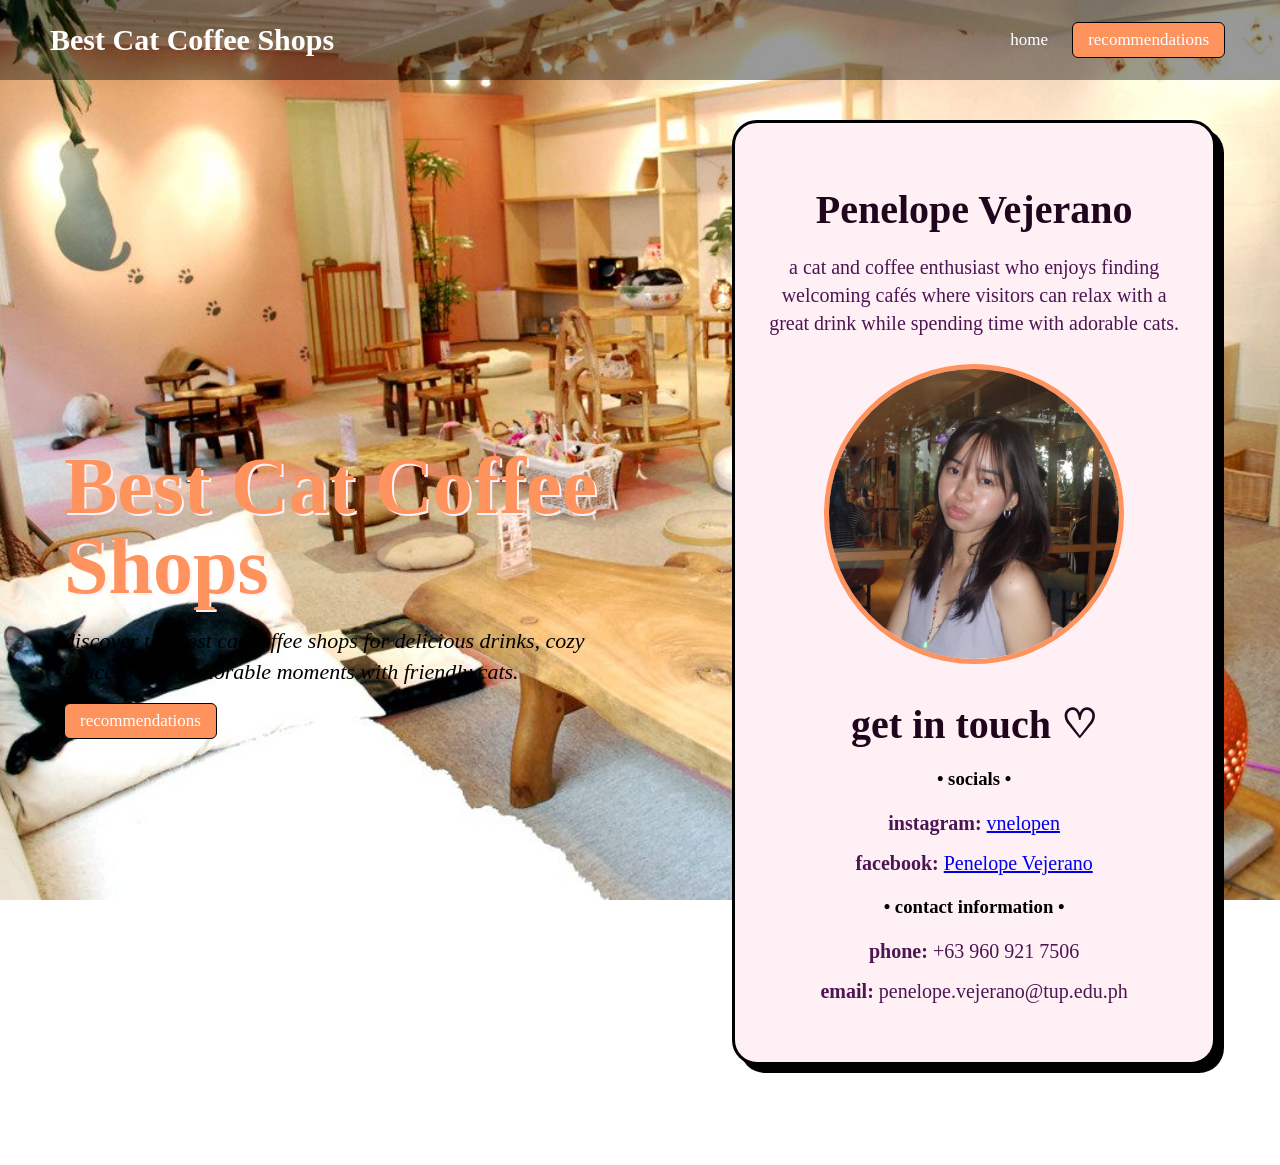
==== index.html @ 8a0c521d "Sync all changes to the main branch and push to the remote repository." ====
<!doctype html>
<html lang="en">
<head>
  <meta charset="UTF-8">
  <meta name="viewport" content="width=device-width, initial-scale=1.0">
  <title>Best Cat Coffee Shops</title>
  <link rel="stylesheet" href="style.css">
</head>

<body class="owner-page">

  <!-- HEADER -->
  <header class="header">
    <h1 class="logo">Best Cat Coffee Shops</h1>
    <nav class="nav-buttons">
      <button onclick="location.href='index.html'">home</button>
      <button onclick="location.href='coffeeshops.html'" class="recommendations-btn">recommendations</button>
    </nav>
  </header>

  <!-- OWNER -->
  <main class="owner-intro">
    <div class="owner-copy">
      <h1>Best Cat Coffee Shops</h1>

      <p>
        discover the best cat coffee shops for delicious drinks, 
        cozy spaces, and memorable moments with friendly cats.
      </p>

      <button onclick="location.href='coffeeshops.html'" class="recommendations-btn">recommendations</button>
    </div>

    <div class="owner-section">

      <h2>Penelope Vejerano</h2>

      <p>
        a cat and coffee enthusiast who enjoys finding welcoming cafés 
        where visitors can relax with a great drink while spending time with adorable cats.
      </p>

      <img
        src="assets/pen.png"
        alt="Penelope Vejerano, the owner and curator of Best Cat Coffee Shops"
      >

      <!-- CONTACT INFORMATION -->
      <div class="contact-section">
        <h2>get in touch ♡</h2>

        <div class="contact-info">
          <div class="contact-item">
            <h3>• socials •</h3>

            <p>
              <strong>instagram:</strong>
              <a href="https://www.instagram.com/vnelopen" target="_blank" rel="noopener noreferrer">
                vnelopen
              </a>
            </p>

            <p>
              <strong>facebook:</strong>
              <a href="https://www.facebook.com/vnelopen" target="_blank" rel="noopener noreferrer">
                Penelope Vejerano
              </a>
            </p>
          </div>

          <div class="contact-item">
            <h3>• contact information •</h3>

            <p>
              <strong>phone:</strong> +63 960 921 7506
            </p>

            <p>
              <strong>email:</strong>
              penelope.vejerano@tup.edu.ph
            </p>
          </div>
        </div>
      </div>

    </div>

  </main>

</body>
</html>
---- style.css ----
/* ================================
   GENERAL
================================ */

* {
    box-sizing: border-box;
  }
  
  html {
    scroll-behavior: smooth;
  }
  
  body {
    background-image: url("assets/home.jpg");
    background-repeat: no-repeat;
    background-position: center;
    background-size: cover;
    background-attachment: fixed;
    color: #000000;
    font-family: Garamond, serif;
    text-align: center;
    margin: 0;
    min-height: 100vh;
  }

  html,
  body,
  button,
  a {
    cursor: url("assets/cat-paw-cursor.png?v=2") 8 8, auto !important;
  }
  
  /* ================================
     HEADER
  ================================ */
  
  .header {
    position: fixed;
    top: 0;
    left: 0;
    width: 100%;
    height: 80px;
    display: flex;
    justify-content: space-between;
    align-items: center;
    padding: 0 50px;
    background: rgba(0, 0, 0, 0.4);
    color: #fff;
    z-index: 1000;
  }
  
  .logo {
    font-size: 30px;
    font-weight: 600;
    margin: 0;
  }
  
  .nav-buttons {
    display: flex;
    align-items: center;
    gap: 8px;
  }
  
  .nav-buttons button,
  .owner-copy > button {
    background: none;
    border: none;
    color: white;
    font-family: Garamond, serif;
    font-size: 17px;
    margin: 0 5px;
    cursor: pointer;
    transition: 0.3s;
  }
  
  .nav-buttons button:hover,
  .owner-copy > button:hover {
    color: #ff935d;
    transform: translateY(-2px);
  }

  .recommendations-btn {
    border: 1px solid #000000  !important;
    background: #ff935d !important;
    border-radius: 6px;
    padding: 7px 15px !important;
  }
  
  .recommendations-btn:hover {
    background: #fff;
    color: #000000 !important;
  }
  
  /* ================================
     OWNER PAGE
  ================================ */
  
  .owner-intro {
    min-height: 100vh;
    padding: 120px 5% 100px;
    display: flex;
    justify-content: space-between;
    align-items: center;
    gap: 7%;
  }

  .owner-copy {
    width: 51%;
  }
  
  .owner-intro h1 {
    color: #ff935d;
    text-shadow: 2px 2px #fff0f5;
    font-size: 80px;
    line-height: 1;
    text-align: left;
    margin: 0 0 20px;
  }
  
  .owner-copy > p {
    margin: 0;
    color: #000000;
    font-size: 22px;
    font-style: italic;
    max-width: 650px;
    line-height: 1.4;
    text-align: left;
  }

  .owner-copy > button {
    display: block;
    margin: 15px 0 0;
  }
  
  .owner-section {
    background-color: #fff0f5;
    border: 3px solid #000000;
    border-radius: 25px;
    padding: 30px 30px 45px;
    width: 100%;
    max-width: 42%;
    margin: 0;
    box-shadow: 8px 8px 0px #000000;
    flex: 0 1 42%;
  }
  
  .owner-section h2 {
    color: #20061c;
    font-size: 40px;
    margin-bottom: 20px;
  }
  
  .owner-section p {
    color: #4c1553;
    font-size: 20px;
    line-height: 1.4;
    margin: 12px 0;
  }
  
  .owner-section img {
    width: 300px;
    height: 300px;
    object-fit: cover;
    border-radius: 50%;
    border: 5px solid #ff935d;
    margin-top: 15px;
  }

  @media (max-width: 900px) {
    .owner-intro {
      min-height: 100vh;
      padding: 140px 5% 100px;
      flex-direction: column;
      justify-content: flex-start;
      gap: 35px;
    }

    .owner-copy {
      width: 100%;
    }

    .owner-section {
      width: 100%;
      max-width: 650px;
      margin: 0 auto;
      flex: none;
    }
  }

  /* ================================
     COFFEE SHOP RECOMMENDATIONS
  ================================ */

  .shops-page {
    background-image: url("assets/home.jpg");
    background-repeat: no-repeat;
    background-position: center;
    background-size: cover;
    background-attachment: fixed;
    color: #000000;
    text-align: center;
  }

  .shops-content {
    min-height: 100vh;
    padding: 145px 6% 70px;
    background: rgba(0, 0, 0, 0.18);
  }

  .shops-intro {
    max-width: 780px;
    margin: 0 auto 55px;
  }

  .eyebrow {
    color: #ff935d;
    font-family: Garamond, serif;
    font-size: 12px;
    font-weight: 700;
    letter-spacing: 2px;
    margin: 0 0 15px;
  }

  .shops-intro h1 {
    color: #ff935d;
    font-size: clamp(60px, 8vw, 100px);
    line-height: 0.9;
    letter-spacing: -2px;
    text-shadow: 2px 2px #fff0f5;
    margin: 0 0 30px;
  }

  .shops-intro > p:not(.eyebrow) {
    max-width: 650px;
    color: #fff0f5;
    font-size: 22px;
    line-height: 1.5;
    margin: 0 0 18px;
  }

  .shops-intro > span {
    color: #fff0f5;
    font-family: Garamond, serif;
    font-size: 12px;
    letter-spacing: 0.5px;
  }

  .location-grid {
    display: grid;
    grid-template-columns: repeat(3, 1fr);
    gap: 24px;
    max-width: 1400px;
    margin: 0 auto;
  }

  .location-card {
    color: inherit;
    font-family: inherit;
    text-align: center;
    text-decoration: none;
    background: #fff0f5;
    border: 3px solid #000000;
    border-radius: 25px;
    padding: 14px 14px 24px;
    overflow: hidden;
    box-shadow: 8px 8px 0 #000000;
    cursor: pointer;
    transition: transform 0.25s, box-shadow 0.25s;
  }

  .location-card:hover {
    transform: translateY(-4px);
    box-shadow: 10px 12px 0 #000000;
  }

  .card-image {
    height: 330px;
    position: relative;
    overflow: hidden;
    border-radius: 14px;
    background: #000000;
  }

  .card-image img {
    width: 100%;
    height: 100%;
    object-fit: cover;
    transition: transform 0.5s;
  }

  .location-card:hover .card-image img {
    transform: scale(1.04);
  }

  .rank,
  .card-tag {
    position: absolute;
    top: 14px;
    display: inline-flex;
    align-items: center;
    min-height: 30px;
    border-radius: 20px;
    font-family: Garamond, serif;
    font-size: 11px;
    font-weight: 700;
  }

  .rank {
    left: 14px;
    width: 30px;
    justify-content: center;
    background: #000000;
    color: white;
  }

  .card-tag {
    right: 14px;
    padding: 0 13px;
    background: #ff935d;
    color: #000000;
  }

  .card-copy {
    display: flex;
    justify-content: center;
    gap: 15px;
    align-items: flex-start;
    padding: 22px 8px 8px;
    position: relative;
    text-align: center;
  }

  .card-copy p {
    color: #b64f23;
    font-family: Garamond, serif;
    font-size: 10px;
    font-weight: 700;
    letter-spacing: 1.5px;
    margin: 0 0 7px;
  }

  .card-copy h2 {
    font-size: 30px;
    line-height: 1;
    margin: 0;
  }

  .card-arrow {
    position: absolute;
    right: 8px;
    color: #b64f23;
    font-family: Garamond, serif;
    font-size: 28px;
  }

  .card-summary {
    color: #000000;
    font-size: 16px;
    line-height: 1.5;
    margin: 8px 8px 0;
  }

  .visit-note {
    color: #fff0f5;
    font-family: Garamond, serif;
    font-size: 11px;
    margin: 28px 0 0;
    text-align: center;
  }

  /* LOCATION POP-UP MODALS */

  .location-modal {
    position: fixed;
    inset: 0;
    z-index: 2000;
    display: none;
    align-items: center;
    justify-content: center;
    padding: 35px;
  }

  .location-modal:target,
  .location-modal.open {
    display: flex;
  }

  .modal-backdrop {
    position: absolute;
    inset: 0;
    background: rgba(0, 0, 0, 0.72);
    border: 0;
    cursor: pointer;
  }

  .modal-panel {
    width: min(1180px, 95vw);
    height: min(720px, 90vh);
    max-height: 90vh;
    display: grid;
    grid-template-columns: 52% 48%;
    position: relative;
    z-index: 1;
    overflow: hidden;
    background: #fff0f5;
    border: 3px solid #000000;
    border-radius: 25px;
    box-shadow: 8px 8px 0 #000000;
  }

  .modal-close {
    width: 42px;
    height: 42px;
    position: absolute;
    top: 16px;
    right: 16px;
    z-index: 5;
    display: flex;
    align-items: center;
    justify-content: center;
    color: #000000;
    background: #ff935d;
    border: 2px solid #000000;
    border-radius: 50%;
    font-family: Garamond, serif;
    font-size: 28px;
    line-height: 1;
    text-decoration: none;
    cursor: pointer;
  }

  .photo-carousel {
    min-width: 0;
    position: relative;
    overflow: hidden;
    background: #000000;
  }

  .photo-carousel input {
    position: absolute;
    opacity: 0;
    pointer-events: none;
  }

  .carousel-slides {
    width: 300%;
    height: 100%;
    display: flex;
    transition: transform 0.45s ease;
  }

  .carousel-slides figure {
    width: 33.333%;
    height: 100%;
    flex: 0 0 33.333%;
    margin: 0;
  }

  .carousel-slides img {
    width: 100%;
    height: 100%;
    display: block;
    object-fit: cover;
  }

  .photo-carousel > img {
    width: 100%;
    height: 100%;
    display: block;
    object-fit: cover;
  }

  .photo-carousel input:nth-of-type(1):checked ~ .carousel-slides {
    transform: translateX(0);
  }

  .photo-carousel input:nth-of-type(2):checked ~ .carousel-slides {
    transform: translateX(-33.333%);
  }

  .photo-carousel input:nth-of-type(3):checked ~ .carousel-slides {
    transform: translateX(-66.666%);
  }

  .carousel-arrows {
    position: absolute;
    top: 50%;
    left: 18px;
    right: 18px;
    display: flex;
    justify-content: space-between;
    transform: translateY(-50%);
    pointer-events: none;
  }

  .carousel-arrows > div {
    display: none;
    justify-content: space-between;
  }

  .carousel-arrows label,
  .carousel-arrows button {
    width: 42px;
    height: 42px;
    display: flex;
    align-items: center;
    justify-content: center;
    color: white;
    background: rgba(0, 0, 0, 0.72);
    border: 2px solid rgba(255, 255, 255, 0.8);
    border-radius: 50%;
    font-family: Garamond, serif;
    font-size: 25px;
    font-weight: bold;
    cursor: pointer;
    transition: 0.2s;
    pointer-events: auto;
  }

  .carousel-arrows label:hover,
  .carousel-arrows button:hover {
    color: #000000;
    background: #ff935d;
    border-color: #ff935d;
  }

  .photo-carousel input:nth-of-type(1):checked ~ .carousel-arrows div:nth-child(1),
  .photo-carousel input:nth-of-type(2):checked ~ .carousel-arrows div:nth-child(2),
  .photo-carousel input:nth-of-type(3):checked ~ .carousel-arrows div:nth-child(3) {
    display: flex;
  }

  .modal-details {
    overflow-y: auto;
    padding: 55px 55px 45px;
    text-align: center;
  }

  .modal-details h2 {
    color: #000000;
    font-size: 52px;
    line-height: 0.95;
    margin: 0 45px 12px;
  }

  .modal-location {
    color: #4c1553;
    font-size: 16px;
    line-height: 1.4;
    margin: 0 0 25px;
  }

  .rating-row {
    display: flex;
    align-items: baseline;
    gap: 12px;
    justify-content: center;
    padding: 16px 0;
    border-top: 1px solid #000000;
    border-bottom: 1px solid #000000;
  }

  .rating-row strong {
    color: #b64f23;
    font-size: 21px;
  }

  .rating-row span {
    color: #4c1553;
    font-family: Garamond, serif;
    font-size: 11px;
  }

  .review-block {
    margin-top: 26px;
  }

  .review-block h3 {
    color: #000000;
    font-family: Garamond, serif;
    font-size: 12px;
    letter-spacing: 1.5px;
    text-transform: uppercase;
    margin: 0 0 10px;
  }

  .review-block p,
  .review-block blockquote {
    color: #4c1553;
    font-size: 17px;
    line-height: 1.55;
    margin: 0;
  }

  .review-block blockquote {
    padding-top: 12px;
    border-top: 3px solid #ff935d;
    font-style: italic;
  }

  .review-block a {
    display: inline-block;
    color: #a84219;
    font-family: Garamond, serif;
    font-size: 11px;
    font-weight: 700;
    margin-top: 12px;
  }

  .personal-review {
    padding: 20px;
    background: #ffd8c4;
    border: 2px solid #000000;
    border-radius: 18px;
  }

  .detail-chips {
    display: flex;
    flex-wrap: wrap;
    gap: 8px;
    justify-content: center;
    margin-top: 28px;
  }

  .detail-chips span {
    padding: 8px 12px;
    color: #000000;
    border: 1px solid #000000;
    border-radius: 20px;
    font-family: Garamond, serif;
    font-size: 10px;
  }

  @media (max-width: 1000px) {
    .location-grid {
      grid-template-columns: repeat(2, 1fr);
    }

    .modal-panel {
      grid-template-columns: 46% 54%;
    }

    .modal-details {
      padding: 50px 35px 40px;
    }
  }

  @media (max-width: 700px) {
    .shops-page .header {
      height: auto;
      min-height: 105px;
      flex-direction: column;
      justify-content: center;
      gap: 8px;
      padding: 12px;
    }

    .shops-page .logo {
      font-size: 24px;
    }

    .shops-page .nav-buttons {
      flex-wrap: wrap;
      justify-content: center;
    }

    .shops-content {
      padding: 155px 5% 55px;
    }

    .shops-intro h1 {
      font-size: 58px;
      letter-spacing: -2px;
    }

    .location-grid {
      grid-template-columns: 1fr;
    }

    .card-image {
      height: 280px;
    }

    .location-modal {
      align-items: flex-start;
      padding: 18px;
      overflow-y: auto;
    }

    .modal-panel {
      width: 100%;
      height: auto;
      max-height: none;
      grid-template-columns: 1fr;
      margin: auto 0;
    }

    .photo-carousel {
      height: 360px;
    }

    .modal-details {
      overflow: visible;
      padding: 40px 25px 35px;
    }

    .modal-details h2 {
      font-size: 42px;
    }
  }
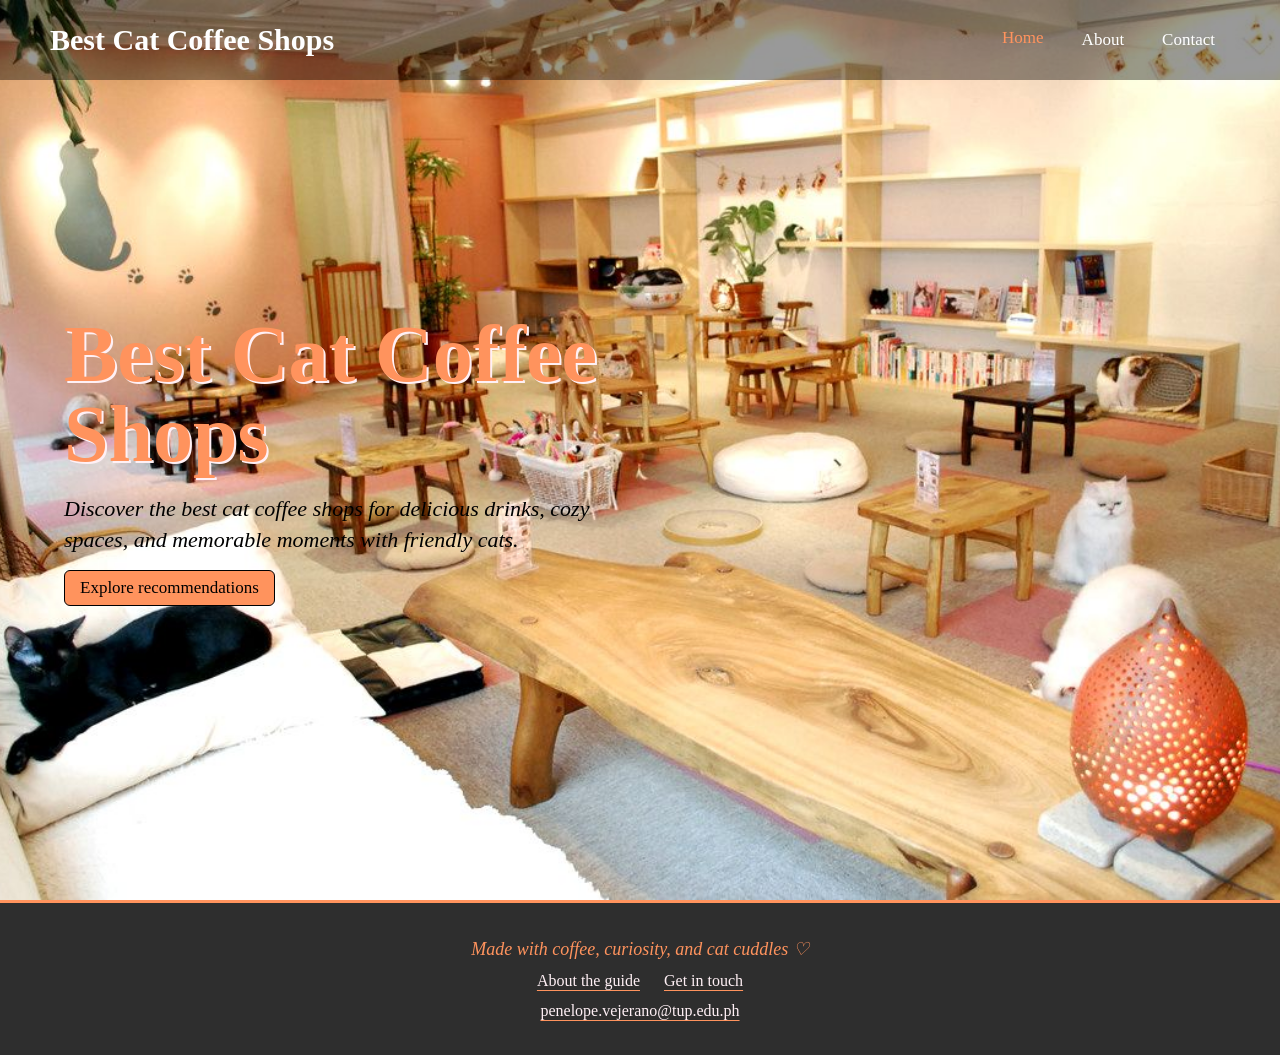
==== commit e50bea82: "Sync all changes from the remote repository to the local repository. This commit includes the additi" ====
--- a/index.html
+++ b/index.html
@@ -7,85 +7,38 @@
   <link rel="stylesheet" href="style.css">
 </head>
 
-<body class="owner-page">
-
-  <!-- HEADER -->
+<body class="home-page">
   <header class="header">
     <h1 class="logo">Best Cat Coffee Shops</h1>
     <nav class="nav-buttons">
-      <button onclick="location.href='index.html'">home</button>
-      <button onclick="location.href='coffeeshops.html'" class="recommendations-btn">recommendations</button>
+      <ul>
+        <li><a href="index.html" aria-current="page">Home</a></li>
+        <li><a href="about.html">About</a></li>
+        <li><a href="contact.html">Contact</a></li>
+      </ul>
     </nav>
   </header>
 
-  <!-- OWNER -->
-  <main class="owner-intro">
+  <main class="home-intro">
     <div class="owner-copy">
       <h1>Best Cat Coffee Shops</h1>
 
       <p>
-        discover the best cat coffee shops for delicious drinks, 
+        Discover the best cat coffee shops for delicious drinks,
         cozy spaces, and memorable moments with friendly cats.
       </p>
 
-      <button onclick="location.href='coffeeshops.html'" class="recommendations-btn">recommendations</button>
+      <a href="coffeeshops.html" class="recommendations-btn hero-link">Explore recommendations</a>
     </div>
-
-    <div class="owner-section">
-
-      <h2>Penelope Vejerano</h2>
-
-      <p>
-        a cat and coffee enthusiast who enjoys finding welcoming cafés 
-        where visitors can relax with a great drink while spending time with adorable cats.
-      </p>
-
-      <img
-        src="assets/pen.png"
-        alt="Penelope Vejerano, the owner and curator of Best Cat Coffee Shops"
-      >
-
-      <!-- CONTACT INFORMATION -->
-      <div class="contact-section">
-        <h2>get in touch ♡</h2>
-
-        <div class="contact-info">
-          <div class="contact-item">
-            <h3>• socials •</h3>
-
-            <p>
-              <strong>instagram:</strong>
-              <a href="https://www.instagram.com/vnelopen" target="_blank" rel="noopener noreferrer">
-                vnelopen
-              </a>
-            </p>
-
-            <p>
-              <strong>facebook:</strong>
-              <a href="https://www.facebook.com/vnelopen" target="_blank" rel="noopener noreferrer">
-                Penelope Vejerano
-              </a>
-            </p>
-          </div>
-
-          <div class="contact-item">
-            <h3>• contact information •</h3>
-
-            <p>
-              <strong>phone:</strong> +63 960 921 7506
-            </p>
-
-            <p>
-              <strong>email:</strong>
-              penelope.vejerano@tup.edu.ph
-            </p>
-          </div>
-        </div>
-      </div>
-
-    </div>
-
   </main>
 
+  <footer class="site-footer">
+    <p class="footer-note">Made with coffee, curiosity, and cat cuddles ♡</p>
+    <div class="footer-links">
+      <a href="about.html">About the guide</a>
+      <a href="contact.html">Get in touch</a>
+    </div>
+    <p><a href="mailto:penelope.vejerano@tup.edu.ph">penelope.vejerano@tup.edu.ph</a></p>
+  </footer>
 </body>
 </html>
--- a/style.css
+++ b/style.css
@@ -60,21 +60,32 @@
     align-items: center;
     gap: 8px;
   }
-  
-  .nav-buttons button,
-  .owner-copy > button {
+
+  .nav-buttons ul {
+    display: flex;
+    align-items: center;
+    gap: 8px;
+    padding: 0;
+    margin: 0;
+    list-style: none;
+  }
+
+  .nav-buttons a {
+    display: inline-block;
     background: none;
     border: none;
     color: white;
     font-family: Garamond, serif;
     font-size: 17px;
     margin: 0 5px;
+    padding: 7px 10px;
+    text-decoration: none;
     cursor: pointer;
     transition: 0.3s;
   }
-  
-  .nav-buttons button:hover,
-  .owner-copy > button:hover {
+
+  .nav-buttons a:hover,
+  .nav-buttons a[aria-current="page"] {
     color: #ff935d;
     transform: translateY(-2px);
   }
@@ -95,7 +106,8 @@
      OWNER PAGE
   ================================ */
   
-  .owner-intro {
+  .owner-intro,
+  .home-intro {
     min-height: 100vh;
     padding: 120px 5% 100px;
     display: flex;
@@ -108,7 +120,8 @@
     width: 51%;
   }
   
-  .owner-intro h1 {
+  .owner-intro h1,
+  .home-intro h1 {
     color: #ff935d;
     text-shadow: 2px 2px #fff0f5;
     font-size: 80px;
@@ -127,9 +140,13 @@
     text-align: left;
   }
 
-  .owner-copy > button {
+  .hero-link {
     display: block;
+    width: fit-content;
     margin: 15px 0 0;
+    color: #000000;
+    font-size: 17px;
+    text-decoration: none;
   }
   
   .owner-section {
@@ -167,7 +184,8 @@
   }
 
   @media (max-width: 900px) {
-    .owner-intro {
+    .owner-intro,
+    .home-intro {
       min-height: 100vh;
       padding: 140px 5% 100px;
       flex-direction: column;
@@ -184,6 +202,187 @@
       max-width: 650px;
       margin: 0 auto;
       flex: none;
+    }
+  }
+
+  /* ================================
+     ABOUT, CONTACT & FOOTER
+  ================================ */
+
+  .page-content {
+    min-height: calc(100vh - 180px);
+    display: flex;
+    align-items: center;
+    justify-content: center;
+    padding: 140px 5% 70px;
+  }
+
+  .about-card {
+    width: min(980px, 100%);
+    max-width: none;
+    display: flex;
+    align-items: center;
+    gap: 50px;
+    text-align: left;
+  }
+
+  .about-card .about-copy {
+    flex: 1;
+  }
+
+  .about-card h2,
+  .contact-card h2 {
+    margin: 8px 0 20px;
+  }
+
+  .about-card img {
+    flex: 0 0 300px;
+  }
+
+  .page-button {
+    display: inline-block;
+    color: #000000;
+    margin-top: 15px;
+    text-decoration: none;
+  }
+
+  .contact-card {
+    width: min(720px, 100%);
+    padding: 40px;
+    background: #fff0f5;
+    border: 3px solid #000000;
+    border-radius: 25px;
+    box-shadow: 8px 8px 0 #000000;
+  }
+
+  .contact-card h2 {
+    color: #20061c;
+    font-size: 48px;
+  }
+
+  .contact-card > p:not(.eyebrow) {
+    color: #4c1553;
+    font-size: 19px;
+    line-height: 1.5;
+  }
+
+  .contact-list {
+    display: grid;
+    grid-template-columns: repeat(2, 1fr);
+    gap: 14px;
+    padding: 0;
+    margin: 30px 0 0;
+    list-style: none;
+  }
+
+  .contact-list li {
+    padding: 18px;
+    background: #ffd8c4;
+    border: 2px solid #000000;
+    border-radius: 16px;
+  }
+
+  .contact-list span {
+    display: block;
+    color: #4c1553;
+    font-size: 13px;
+    font-weight: 700;
+    letter-spacing: 1px;
+    margin-bottom: 7px;
+    text-transform: uppercase;
+  }
+
+  .contact-list a {
+    color: #a84219;
+    font-weight: 700;
+    overflow-wrap: anywhere;
+  }
+
+  .site-footer {
+    padding: 28px 5%;
+    color: #fff0f5;
+    background: rgba(0, 0, 0, 0.82);
+    border-top: 3px solid #ff935d;
+  }
+
+  .site-footer p {
+    margin: 7px 0;
+  }
+
+  .footer-note {
+    color: #ff935d;
+    font-size: 18px;
+    font-style: italic;
+  }
+
+  .footer-links {
+    display: flex;
+    justify-content: center;
+    gap: 24px;
+    margin: 12px 0;
+  }
+
+  .site-footer a {
+    color: #fff0f5;
+    text-decoration-color: #ff935d;
+    text-underline-offset: 4px;
+  }
+
+  .site-footer a:hover {
+    color: #ff935d;
+  }
+
+  @media (max-width: 700px) {
+    .header {
+      height: auto;
+      min-height: 110px;
+      flex-direction: column;
+      justify-content: center;
+      gap: 8px;
+      padding: 12px;
+    }
+
+    .logo {
+      font-size: 24px;
+    }
+
+    .nav-buttons ul {
+      flex-wrap: wrap;
+      justify-content: center;
+    }
+
+    .home-intro,
+    .page-content {
+      padding-top: 145px;
+    }
+
+    .home-intro h1 {
+      font-size: clamp(52px, 16vw, 80px);
+    }
+
+    .about-card {
+      flex-direction: column-reverse;
+      gap: 20px;
+      padding: 28px 22px 35px;
+      text-align: center;
+    }
+
+    .about-card img {
+      width: 220px;
+      height: 220px;
+      flex-basis: 220px;
+    }
+
+    .contact-card {
+      padding: 30px 20px;
+    }
+
+    .contact-card h2 {
+      font-size: 40px;
+    }
+
+    .contact-list {
+      grid-template-columns: 1fr;
     }
   }
 
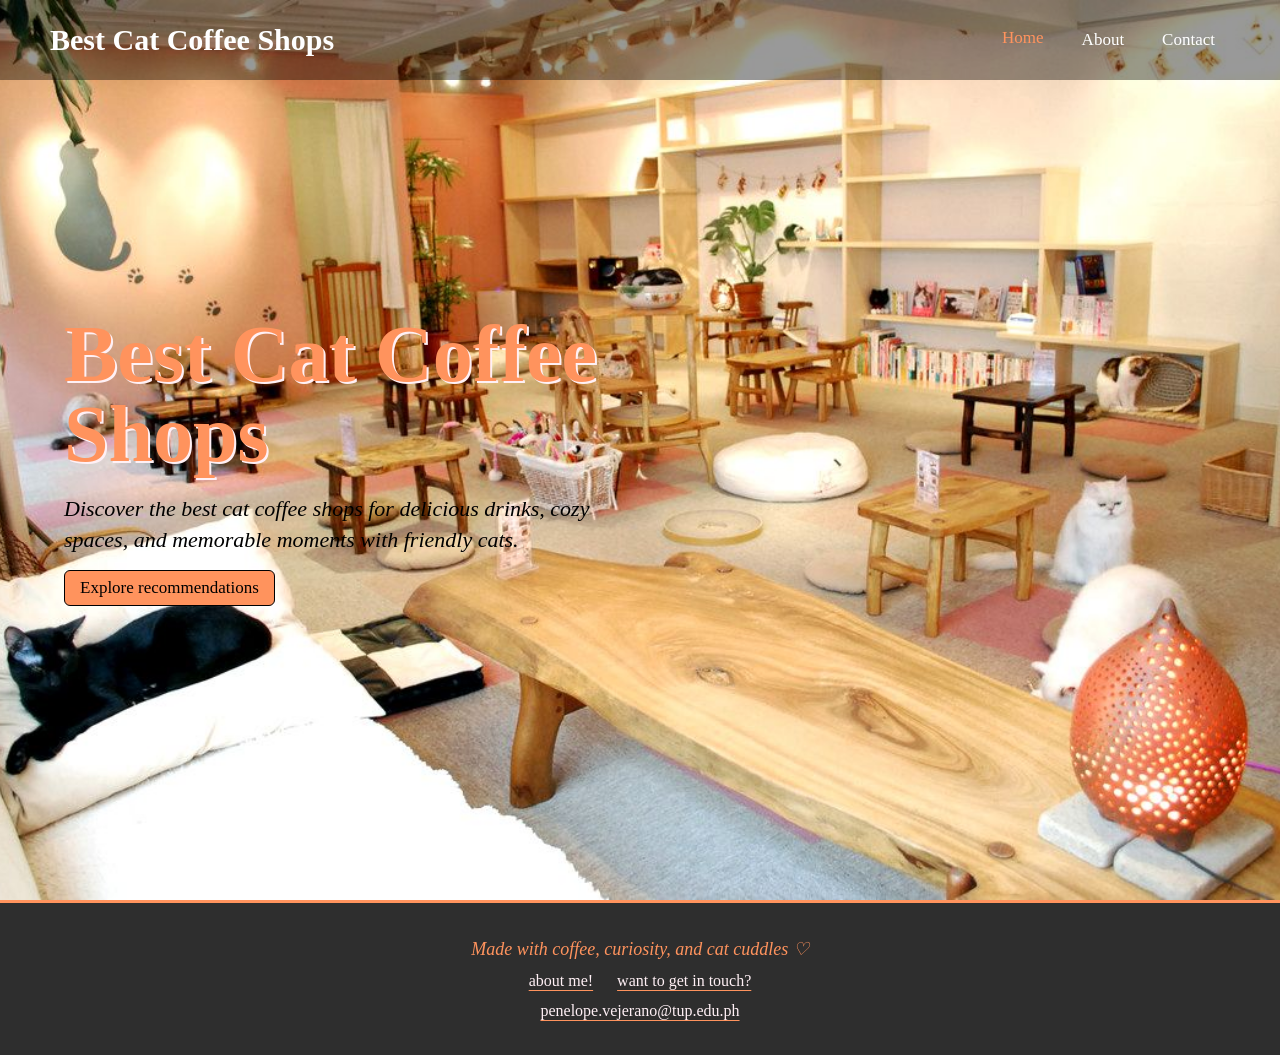
==== commit 2c53d945: "sync all changes in the index.html file to the about.html and contact.html files. Make sure to keep " ====
--- a/index.html
+++ b/index.html
@@ -4,7 +4,7 @@
   <meta charset="UTF-8">
   <meta name="viewport" content="width=device-width, initial-scale=1.0">
   <title>Best Cat Coffee Shops</title>
-  <link rel="stylesheet" href="style.css">
+  <link rel="stylesheet" href="style.css?v=3">
 </head>
 
 <body class="home-page">
@@ -35,8 +35,8 @@
   <footer class="site-footer">
     <p class="footer-note">Made with coffee, curiosity, and cat cuddles ♡</p>
     <div class="footer-links">
-      <a href="about.html">About the guide</a>
-      <a href="contact.html">Get in touch</a>
+      <a href="about.html">about me!</a>
+      <a href="contact.html">want to get in touch?</a>
     </div>
     <p><a href="mailto:penelope.vejerano@tup.edu.ph">penelope.vejerano@tup.edu.ph</a></p>
   </footer>
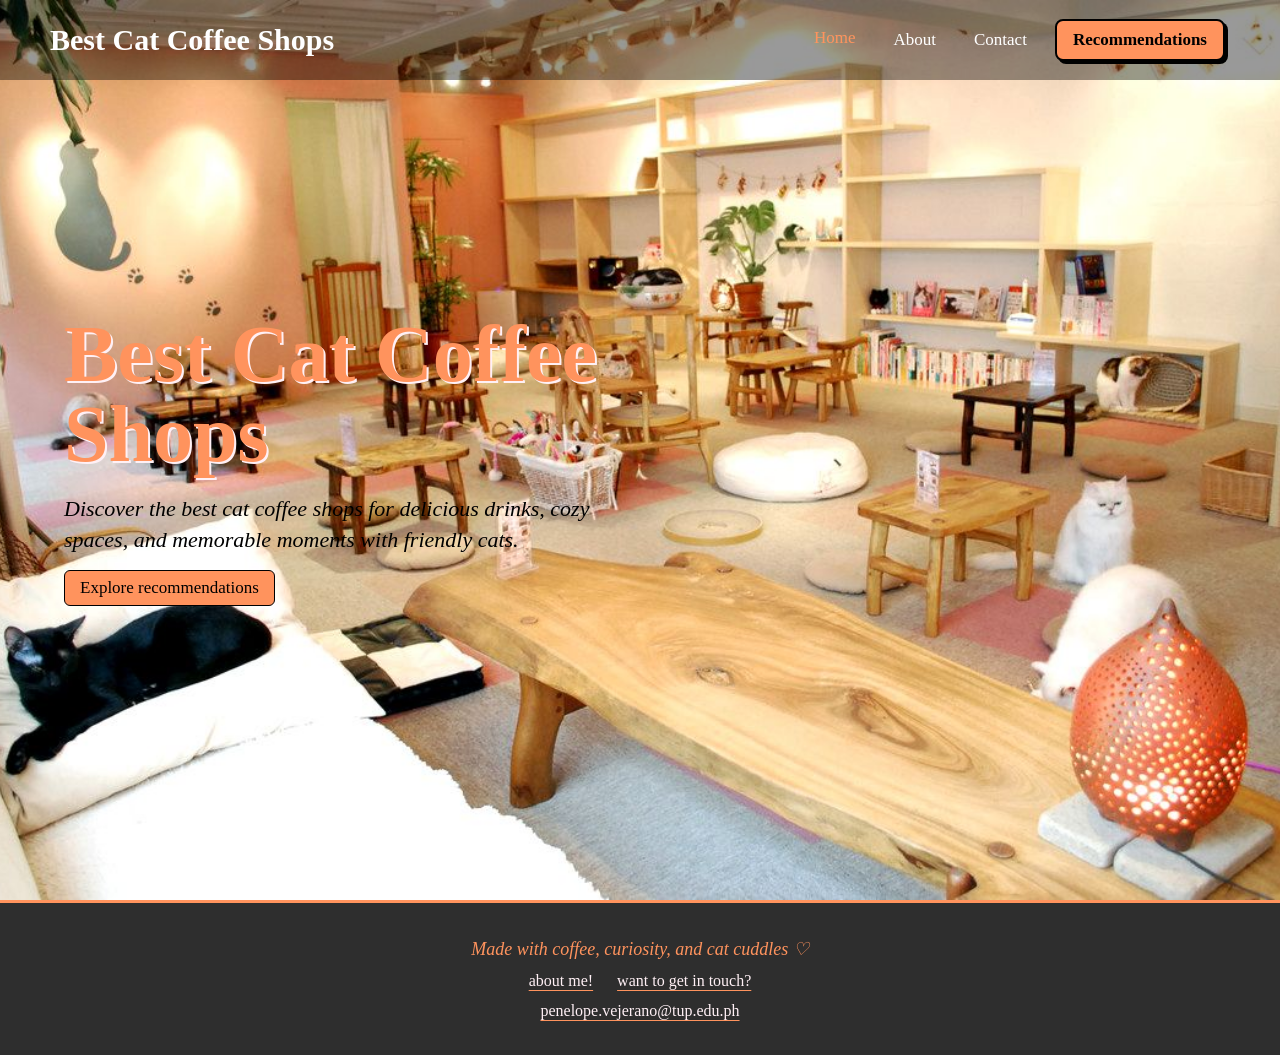
==== commit 84d07fa3: "Sync all changes from the main branch to the current branch. This includes updates to HTML files, ad" ====
--- a/index.html
+++ b/index.html
@@ -4,7 +4,7 @@
   <meta charset="UTF-8">
   <meta name="viewport" content="width=device-width, initial-scale=1.0">
   <title>Best Cat Coffee Shops</title>
-  <link rel="stylesheet" href="style.css?v=3">
+  <link rel="stylesheet" href="style.css?v=5">
 </head>
 
 <body class="home-page">
@@ -15,6 +15,7 @@
         <li><a href="index.html" aria-current="page">Home</a></li>
         <li><a href="about.html">About</a></li>
         <li><a href="contact.html">Contact</a></li>
+        <li><a class="recommendations-nav" href="coffeeshops.html">Recommendations</a></li>
       </ul>
     </nav>
   </header>
--- a/style.css
+++ b/style.css
@@ -87,6 +87,23 @@
   .nav-buttons a:hover,
   .nav-buttons a[aria-current="page"] {
     color: #ff935d;
+    transform: translateY(-2px);
+  }
+
+  .nav-buttons a.recommendations-nav {
+    padding: 9px 16px;
+    color: #000000;
+    background: #ff935d;
+    border: 2px solid #000000;
+    border-radius: 8px;
+    font-weight: 700;
+    box-shadow: 3px 3px 0 #000000;
+  }
+
+  .nav-buttons a.recommendations-nav:hover,
+  .nav-buttons a.recommendations-nav[aria-current="page"] {
+    color: #000000;
+    background: #ffffff;
     transform: translateY(-2px);
   }
 
@@ -456,7 +473,6 @@
     color: inherit;
     font-family: inherit;
     text-align: center;
-    text-decoration: none;
     background: #fff0f5;
     border: 3px solid #000000;
     border-radius: 25px;
@@ -467,6 +483,16 @@
     transition: transform 0.25s, box-shadow 0.25s;
   }
 
+  .card-modal-trigger {
+    width: 100%;
+    padding: 0;
+    color: inherit;
+    background: transparent;
+    border: 0;
+    font: inherit;
+    cursor: pointer;
+  }
+
   .location-card:hover {
     transform: translateY(-4px);
     box-shadow: 10px 12px 0 #000000;
@@ -559,12 +585,137 @@
     margin: 8px 8px 0;
   }
 
+  .view-details {
+    display: inline-block;
+    margin-top: 18px;
+    padding: 9px 18px;
+    color: #000000;
+    background: #ff935d;
+    border: 2px solid #000000;
+    border-radius: 20px;
+    font-size: 14px;
+    font-weight: 700;
+    text-decoration: none;
+    transition: 0.2s;
+  }
+
+  .view-details:hover {
+    color: #000000;
+    background: #ffffff;
+    transform: translateY(-2px);
+  }
+
   .visit-note {
     color: #fff0f5;
     font-family: Garamond, serif;
     font-size: 11px;
     margin: 28px 0 0;
     text-align: center;
+  }
+
+  /* PLACE DETAIL PAGES */
+
+  .place-page {
+    background-image:
+      linear-gradient(rgba(0, 0, 0, 0.34), rgba(0, 0, 0, 0.34)),
+      url("assets/home.jpg");
+  }
+
+  .place-content {
+    padding: 130px 5% 70px;
+  }
+
+  .place-article {
+    width: min(1050px, 100%);
+    margin: 0 auto;
+    overflow: hidden;
+    background: #fff0f5;
+    border: 3px solid #000000;
+    border-radius: 25px;
+    box-shadow: 8px 8px 0 #000000;
+  }
+
+  .place-hero {
+    width: 100%;
+    height: min(520px, 58vw);
+    min-height: 300px;
+    display: block;
+    object-fit: cover;
+  }
+
+  .place-copy {
+    padding: 45px 7% 55px;
+    text-align: left;
+  }
+
+  .place-copy h1 {
+    color: #20061c;
+    font-size: clamp(48px, 7vw, 78px);
+    line-height: 0.95;
+    margin: 0 0 24px;
+  }
+
+  .place-description {
+    color: #4c1553;
+    font-size: 19px;
+    line-height: 1.65;
+  }
+
+  .place-details {
+    width: 100%;
+    margin-top: 35px;
+    border-collapse: collapse;
+    font-size: 17px;
+  }
+
+  .place-details caption {
+    color: #20061c;
+    font-size: 28px;
+    font-weight: 700;
+    margin-bottom: 14px;
+    text-align: left;
+  }
+
+  .place-details th,
+  .place-details td {
+    padding: 14px 16px;
+    border: 2px solid #000000;
+    vertical-align: top;
+  }
+
+  .place-details th {
+    width: 30%;
+    color: #000000;
+    background: #ff935d;
+    text-align: left;
+  }
+
+  .place-details td {
+    color: #4c1553;
+    background: #ffffff;
+  }
+
+  .back-to-guide {
+    display: inline-block;
+    margin-top: 28px;
+    color: #a84219;
+    font-weight: 700;
+  }
+
+  @media (max-width: 600px) {
+    .place-copy {
+      padding: 32px 22px 40px;
+    }
+
+    .place-details th,
+    .place-details td {
+      display: block;
+      width: 100%;
+    }
+
+    .place-details td {
+      border-top: 0;
+    }
   }
 
   /* LOCATION POP-UP MODALS */
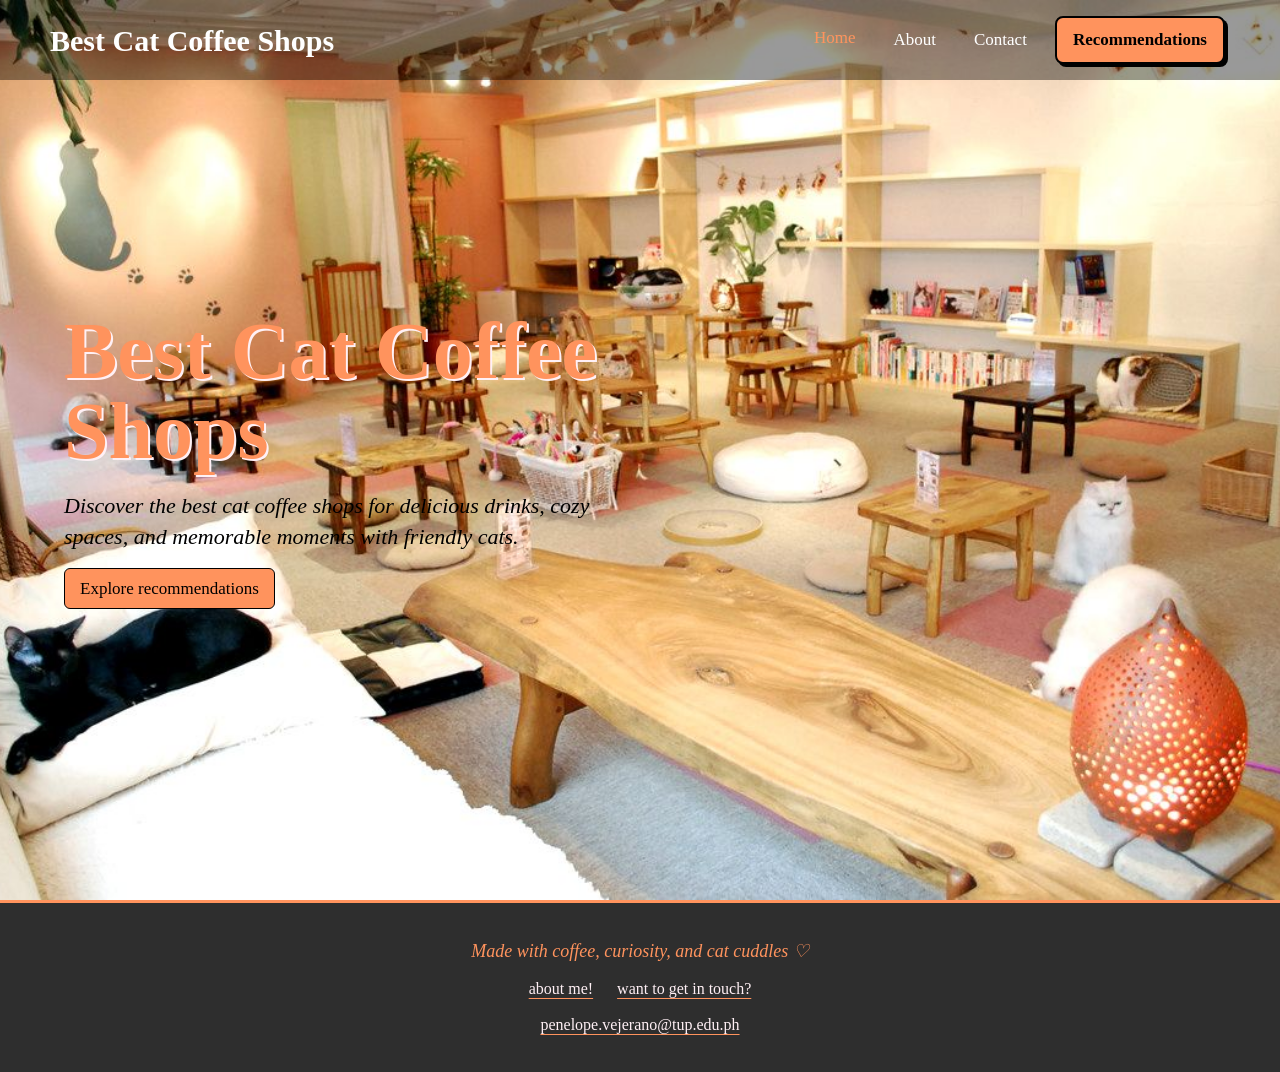
==== commit 7a12c526: "Standardize guide styling and footers" ====
--- a/index.html
+++ b/index.html
@@ -4,7 +4,7 @@
   <meta charset="UTF-8">
   <meta name="viewport" content="width=device-width, initial-scale=1.0">
   <title>Best Cat Coffee Shops</title>
-  <link rel="stylesheet" href="style.css?v=5">
+  <link rel="stylesheet" href="style.css">
 </head>
 
 <body class="home-page">
--- a/style.css
+++ b/style.css
@@ -1,5 +1,17 @@
 /* ================================
-   GENERAL
+  VARIABLES
+================================ */
+
+:root {
+   --brand-color: #ff935d;
+   --dark-ink: #000000;
+   --muted-grey: #6b6260;
+   --light-background: #fff0f5;
+   --soft-accent: #ffd8c4;
+  }
+
+/* ================================
+  BASE STYLES
 ================================ */
 
 * {
@@ -16,8 +28,9 @@
     background-position: center;
     background-size: cover;
     background-attachment: fixed;
-    color: #000000;
-    font-family: Garamond, serif;
+    color: var(--dark-ink);
+    font-family: Garamond, serif;
+    line-height: 1.5;
     text-align: center;
     margin: 0;
     min-height: 100vh;
@@ -30,9 +43,9 @@
     cursor: url("assets/cat-paw-cursor.png?v=2") 8 8, auto !important;
   }
   
-  /* ================================
-     HEADER
-  ================================ */
+    /* ================================
+      LAYOUT REGIONS: HEADER AND NAV
+    ================================ */
   
   .header {
     position: fixed;
@@ -70,6 +83,10 @@
     list-style: none;
   }
 
+  .nav-buttons li {
+    display: inline-block;
+  }
+
   .nav-buttons a {
     display: inline-block;
     background: none;
@@ -86,42 +103,42 @@
 
   .nav-buttons a:hover,
   .nav-buttons a[aria-current="page"] {
-    color: #ff935d;
+    color: var(--brand-color);
     transform: translateY(-2px);
   }
 
   .nav-buttons a.recommendations-nav {
     padding: 9px 16px;
-    color: #000000;
-    background: #ff935d;
-    border: 2px solid #000000;
+    color: var(--dark-ink);
+    background: var(--brand-color);
+    border: 2px solid var(--dark-ink);
     border-radius: 8px;
     font-weight: 700;
-    box-shadow: 3px 3px 0 #000000;
+    box-shadow: 3px 3px 0 var(--dark-ink);
   }
 
   .nav-buttons a.recommendations-nav:hover,
   .nav-buttons a.recommendations-nav[aria-current="page"] {
-    color: #000000;
+    color: var(--dark-ink);
     background: #ffffff;
     transform: translateY(-2px);
   }
 
   .recommendations-btn {
     border: 1px solid #000000  !important;
-    background: #ff935d !important;
+    background: var(--brand-color) !important;
     border-radius: 6px;
     padding: 7px 15px !important;
   }
   
   .recommendations-btn:hover {
     background: #fff;
-    color: #000000 !important;
-  }
-  
-  /* ================================
-     OWNER PAGE
-  ================================ */
+    color: var(--dark-ink) !important;
+  }
+  
+    /* ================================
+      LAYOUT REGIONS: MAIN CONTENT
+    ================================ */
   
   .owner-intro,
   .home-intro {
@@ -139,7 +156,7 @@
   
   .owner-intro h1,
   .home-intro h1 {
-    color: #ff935d;
+    color: var(--brand-color);
     text-shadow: 2px 2px #fff0f5;
     font-size: 80px;
     line-height: 1;
@@ -149,7 +166,7 @@
   
   .owner-copy > p {
     margin: 0;
-    color: #000000;
+    color: var(--dark-ink);
     font-size: 22px;
     font-style: italic;
     max-width: 650px;
@@ -167,14 +184,14 @@
   }
   
   .owner-section {
-    background-color: #fff0f5;
-    border: 3px solid #000000;
+    background-color: var(--light-background);
+    border: 3px solid var(--dark-ink);
     border-radius: 25px;
     padding: 30px 30px 45px;
     width: 100%;
     max-width: 42%;
     margin: 0;
-    box-shadow: 8px 8px 0px #000000;
+    box-shadow: 8px 8px 0px var(--dark-ink);
     flex: 0 1 42%;
   }
   
@@ -222,9 +239,9 @@
     }
   }
 
-  /* ================================
-     ABOUT, CONTACT & FOOTER
-  ================================ */
+    /* ================================
+      COMPONENTS: CARDS AND FORMS
+    ================================ */
 
   .page-content {
     min-height: calc(100vh - 180px);
@@ -264,7 +281,7 @@
   }
 
   .contact-card {
-    width: min(720px, 100%);
+    width: min(820px, 100%);
     padding: 40px;
     background: #fff0f5;
     border: 3px solid #000000;
@@ -315,7 +332,117 @@
     overflow-wrap: anywhere;
   }
 
-  .site-footer {
+  .contact-form,
+  .suggest-form {
+    margin-top: 36px;
+    text-align: left;
+  }
+
+  .contact-form fieldset,
+  .suggest-form fieldset {
+    padding: 22px;
+    margin: 0 0 22px;
+    border: 2px solid #000000;
+    border-radius: 16px;
+  }
+
+  .contact-form legend,
+  .suggest-form legend {
+    padding: 0 9px;
+    color: #20061c;
+    font-size: 19px;
+    font-weight: 700;
+  }
+
+  .form-field {
+    margin-bottom: 18px;
+  }
+
+  .form-field:last-child {
+    margin-bottom: 0;
+  }
+
+  .form-field label {
+    display: block;
+    margin-bottom: 7px;
+    color: #4c1553;
+    font-weight: 700;
+  }
+
+  .form-field input,
+  .form-field select,
+  .form-field textarea {
+    width: 100%;
+    padding: 11px 12px;
+    color: #20061c;
+    background: #ffffff;
+    border: 2px solid #000000;
+    border-radius: 8px;
+    font: inherit;
+  }
+
+  .form-field textarea {
+    resize: vertical;
+  }
+
+  .choice-list {
+    display: flex;
+    flex-wrap: wrap;
+    gap: 12px;
+  }
+
+  .choice {
+    display: flex;
+    align-items: center;
+    gap: 7px;
+    padding: 10px 13px;
+    background: #ffd8c4;
+    border: 1px solid #000000;
+    border-radius: 20px;
+  }
+
+  .choice input {
+    width: 18px;
+    height: 18px;
+    margin: 0;
+    accent-color: #a84219;
+  }
+
+  .choice label {
+    font-weight: 700;
+  }
+
+  .submit-suggestion {
+    padding: 11px 22px;
+    color: #000000;
+    background: #ff935d;
+    border: 2px solid #000000;
+    border-radius: 9px;
+    box-shadow: 3px 3px 0 #000000;
+    font: inherit;
+    font-weight: 700;
+    cursor: pointer;
+  }
+
+  .submit-suggestion:hover {
+    background: #ffffff;
+    transform: translateY(-2px);
+  }
+
+  .form-field input:focus-visible,
+  .form-field select:focus-visible,
+  .form-field textarea:focus-visible,
+  .choice input:focus-visible,
+  .submit-suggestion:focus-visible {
+    outline: 4px solid #a84219;
+    outline-offset: 3px;
+  }
+
+    /* ================================
+      LAYOUT REGION: FOOTER
+    ================================ */
+
+    .site-footer {
     padding: 28px 5%;
     color: #fff0f5;
     background: rgba(0, 0, 0, 0.82);
@@ -403,9 +530,9 @@
     }
   }
 
-  /* ================================
-     COFFEE SHOP RECOMMENDATIONS
-  ================================ */
+    /* ================================
+      COMPONENTS: PLACE ENTRY CARDS
+    ================================ */
 
   .shops-page {
     background-image: url("assets/home.jpg");
@@ -461,6 +588,25 @@
     letter-spacing: 0.5px;
   }
 
+  .suggest-link {
+    display: block;
+    width: fit-content;
+    margin: 24px auto 0;
+    padding: 10px 18px;
+    color: #000000;
+    background: #ff935d;
+    border: 2px solid #000000;
+    border-radius: 20px;
+    box-shadow: 3px 3px 0 #000000;
+    font-weight: 700;
+    text-decoration: none;
+  }
+
+  .suggest-link:hover {
+    background: #ffffff;
+    transform: translateY(-2px);
+  }
+
   .location-grid {
     display: grid;
     grid-template-columns: repeat(3, 1fr);
@@ -473,12 +619,12 @@
     color: inherit;
     font-family: inherit;
     text-align: center;
-    background: #fff0f5;
-    border: 3px solid #000000;
+    background: var(--light-background);
+    border: 3px solid var(--dark-ink);
     border-radius: 25px;
     padding: 14px 14px 24px;
     overflow: hidden;
-    box-shadow: 8px 8px 0 #000000;
+    box-shadow: 8px 8px 0 var(--dark-ink);
     cursor: pointer;
     transition: transform 0.25s, box-shadow 0.25s;
   }
@@ -621,6 +767,34 @@
       url("assets/home.jpg");
   }
 
+  .suggest-content {
+    min-height: 100vh;
+    padding: 130px 5% 70px;
+  }
+
+  .suggest-card {
+    width: min(760px, 100%);
+    margin: 0 auto;
+    padding: 42px;
+    background: #fff0f5;
+    border: 3px solid #000000;
+    border-radius: 25px;
+    box-shadow: 8px 8px 0 #000000;
+  }
+
+  .suggest-card h1 {
+    color: #20061c;
+    font-size: clamp(45px, 7vw, 68px);
+    line-height: 1;
+    margin: 8px 0 18px;
+  }
+
+  .form-intro {
+    color: #4c1553;
+    font-size: 18px;
+    line-height: 1.5;
+  }
+
   .place-content {
     padding: 130px 5% 70px;
   }
@@ -669,7 +843,7 @@
   }
 
   .place-details caption {
-    color: #20061c;
+    color: var(--muted-grey);
     font-size: 28px;
     font-weight: 700;
     margin-bottom: 14px;
@@ -703,6 +877,15 @@
   }
 
   @media (max-width: 600px) {
+    .suggest-card {
+      padding: 30px 20px;
+    }
+
+    .choice-list {
+      flex-direction: column;
+      align-items: stretch;
+    }
+
     .place-copy {
       padding: 32px 22px 40px;
     }
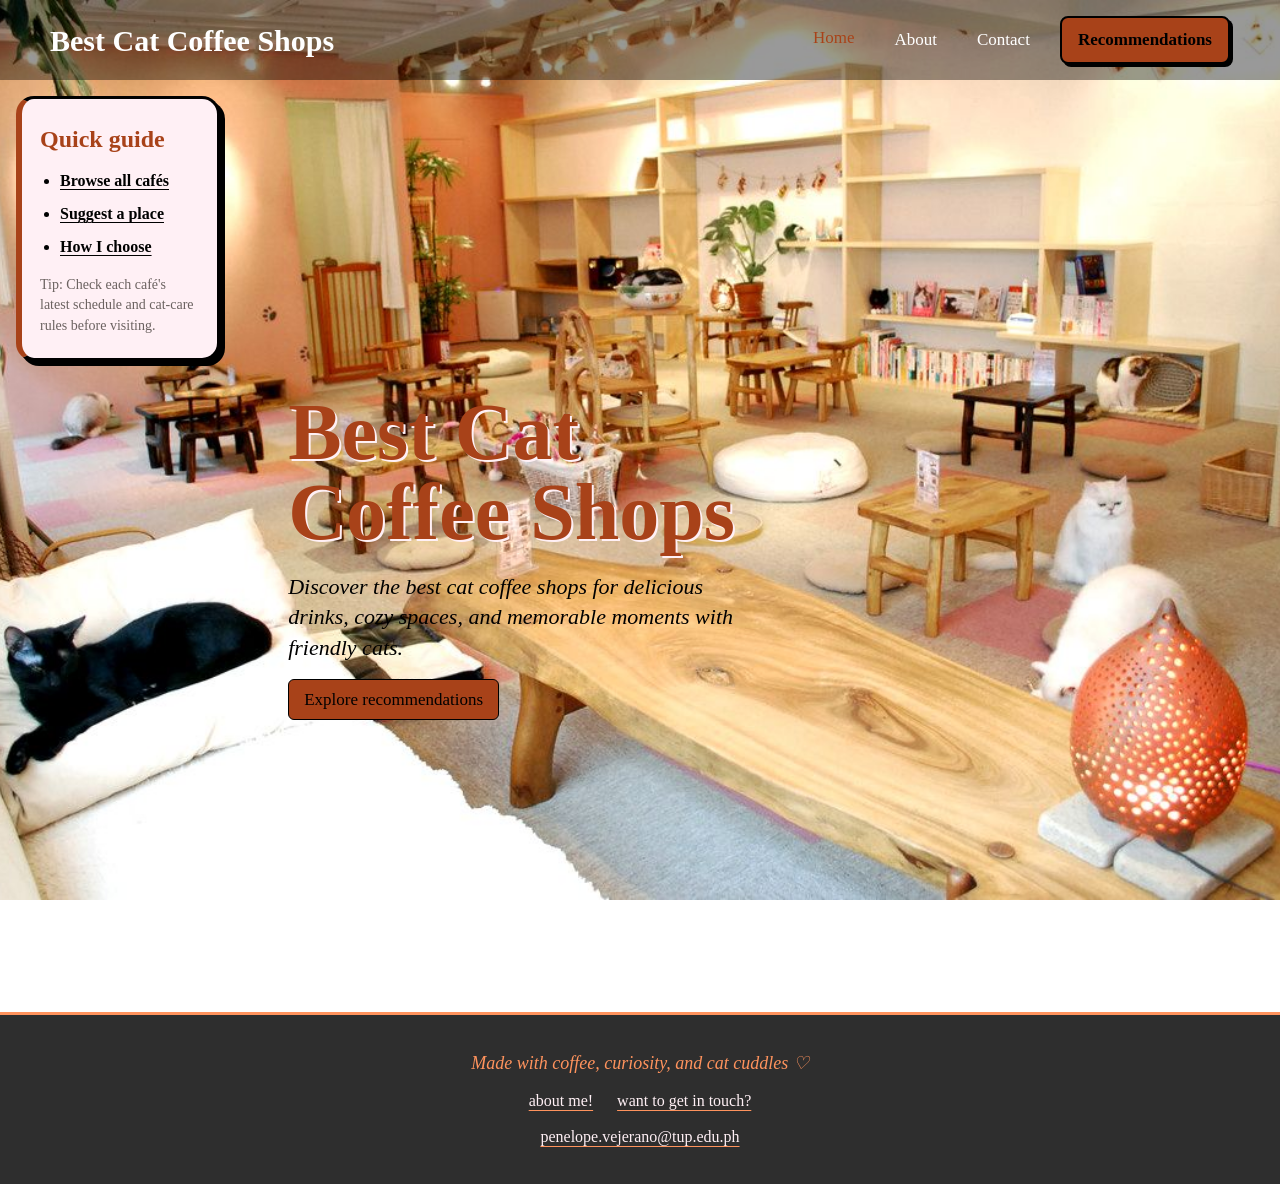
==== commit dcb4c439: "Sync all changes from the main branch to the current branch. This includes updates to HTML files, CS" ====
--- a/index.html
+++ b/index.html
@@ -7,7 +7,7 @@
   <link rel="stylesheet" href="style.css">
 </head>
 
-<body class="home-page">
+<body class="home-page page">
   <header class="header">
     <h1 class="logo">Best Cat Coffee Shops</h1>
     <nav class="nav-buttons">
@@ -19,6 +19,16 @@
       </ul>
     </nav>
   </header>
+
+  <aside class="guide-sidebar">
+    <h2>Quick guide</h2>
+    <ul>
+      <li><a href="coffeeshops.html">Browse all cafés</a></li>
+      <li><a href="places/suggest-a-place.html">Suggest a place</a></li>
+      <li><a href="about.html">How I choose</a></li>
+    </ul>
+    <p>Tip: Check each café's latest schedule and cat-care rules before visiting.</p>
+  </aside>
 
   <main class="home-intro">
     <div class="owner-copy">
--- a/style.css
+++ b/style.css
@@ -3,7 +3,7 @@
 ================================ */
 
 :root {
-   --brand-color: #ff935d;
+  --brand-color: #a84219;
    --dark-ink: #000000;
    --muted-grey: #6b6260;
    --light-background: #fff0f5;
@@ -36,6 +36,34 @@
     min-height: 100vh;
   }
 
+  .page {
+    display: grid;
+    grid-template-columns: 220px minmax(0, 1fr);
+    grid-template-areas:
+      "masthead masthead"
+      "side main"
+      "foot foot";
+    gap: 16px;
+    min-height: 100vh;
+  }
+
+  .page > .header {
+    grid-area: masthead;
+  }
+
+  .page > .guide-sidebar {
+    grid-area: side;
+  }
+
+  .page > main {
+    grid-area: main;
+    min-width: 0;
+  }
+
+  .page > .site-footer {
+    grid-area: foot;
+  }
+
   html,
   body,
   button,
@@ -48,7 +76,7 @@
     ================================ */
   
   .header {
-    position: fixed;
+    position: sticky;
     top: 0;
     left: 0;
     width: 100%;
@@ -61,6 +89,51 @@
     color: #fff;
     z-index: 1000;
   }
+
+  .guide-sidebar {
+    align-self: start;
+    position: sticky;
+    top: 96px;
+    margin-left: 16px;
+    padding: 22px 18px;
+    color: var(--dark-ink);
+    background: var(--light-background);
+    border: 3px solid var(--dark-ink);
+    border-left: 6px solid var(--brand-color);
+    border-radius: 18px;
+    box-shadow: 5px 5px 0 var(--dark-ink);
+    text-align: left;
+  }
+
+  .guide-sidebar h2 {
+    margin: 0 0 12px;
+    color: var(--brand-color);
+    font-size: 24px;
+  }
+
+  .guide-sidebar ul {
+    display: grid;
+    gap: 9px;
+    padding-left: 20px;
+    margin: 0 0 16px;
+  }
+
+  .guide-sidebar a {
+    color: var(--dark-ink);
+    font-weight: 700;
+    text-underline-offset: 3px;
+  }
+
+  .guide-sidebar a:hover {
+    color: var(--brand-color);
+  }
+
+  .guide-sidebar p {
+    margin: 0;
+    color: var(--muted-grey);
+    font-size: 14px;
+    line-height: 1.45;
+  }
   
   .logo {
     font-size: 30px;
@@ -71,20 +144,15 @@
   .nav-buttons {
     display: flex;
     align-items: center;
-    gap: 8px;
   }
 
   .nav-buttons ul {
     display: flex;
     align-items: center;
-    gap: 8px;
+    gap: 20px;
     padding: 0;
     margin: 0;
     list-style: none;
-  }
-
-  .nav-buttons li {
-    display: inline-block;
   }
 
   .nav-buttons a {
@@ -94,7 +162,6 @@
     color: white;
     font-family: Garamond, serif;
     font-size: 17px;
-    margin: 0 5px;
     padding: 7px 10px;
     text-decoration: none;
     cursor: pointer;
@@ -342,14 +409,14 @@
   .suggest-form fieldset {
     padding: 22px;
     margin: 0 0 22px;
-    border: 2px solid #000000;
+    border: 2px solid var(--dark-ink);
     border-radius: 16px;
   }
 
   .contact-form legend,
   .suggest-form legend {
     padding: 0 9px;
-    color: #20061c;
+    color: var(--brand-color);
     font-size: 19px;
     font-weight: 700;
   }
@@ -374,9 +441,9 @@
   .form-field textarea {
     width: 100%;
     padding: 11px 12px;
-    color: #20061c;
+    color: var(--dark-ink);
     background: #ffffff;
-    border: 2px solid #000000;
+    border: 2px solid var(--dark-ink);
     border-radius: 8px;
     font: inherit;
   }
@@ -414,11 +481,11 @@
 
   .submit-suggestion {
     padding: 11px 22px;
-    color: #000000;
-    background: #ff935d;
-    border: 2px solid #000000;
+    color: var(--dark-ink);
+    background: var(--brand-color);
+    border: 0;
     border-radius: 9px;
-    box-shadow: 3px 3px 0 #000000;
+    box-shadow: 3px 3px 0 var(--dark-ink);
     font: inherit;
     font-weight: 700;
     cursor: pointer;
@@ -429,13 +496,13 @@
     transform: translateY(-2px);
   }
 
-  .form-field input:focus-visible,
-  .form-field select:focus-visible,
-  .form-field textarea:focus-visible,
+  .form-field input:focus,
+  .form-field select:focus,
+  .form-field textarea:focus,
   .choice input:focus-visible,
   .submit-suggestion:focus-visible {
-    outline: 4px solid #a84219;
-    outline-offset: 3px;
+    outline: 3px solid var(--brand-color);
+    outline-offset: 2px;
   }
 
     /* ================================
@@ -477,22 +544,49 @@
   }
 
   @media (max-width: 700px) {
+    .page {
+      grid-template-columns: 1fr;
+      grid-template-areas:
+        "masthead"
+        "side"
+        "main"
+        "foot";
+    }
+
+    .guide-sidebar {
+      position: static;
+      margin: 0 16px;
+    }
+
     .header {
       height: auto;
-      min-height: 110px;
-      flex-direction: column;
-      justify-content: center;
+      min-height: 90px;
+      flex-direction: row;
+      justify-content: space-between;
       gap: 8px;
-      padding: 12px;
+      padding: 12px 16px;
     }
 
     .logo {
-      font-size: 24px;
+      max-width: 105px;
+      font-size: 18px;
+      line-height: 1.1;
+      text-align: left;
     }
 
     .nav-buttons ul {
       flex-wrap: wrap;
-      justify-content: center;
+      justify-content: flex-end;
+      gap: 5px 8px;
+    }
+
+    .nav-buttons a {
+      padding: 5px;
+      font-size: 14px;
+    }
+
+    .nav-buttons a.recommendations-nav {
+      padding: 6px 9px;
     }
 
     .home-intro,
@@ -551,6 +645,11 @@
   }
 
   .shops-intro {
+    min-height: 340px;
+    display: flex;
+    flex-direction: column;
+    align-items: center;
+    justify-content: center;
     max-width: 780px;
     margin: 0 auto 55px;
   }
@@ -607,26 +706,36 @@
     transform: translateY(-2px);
   }
 
-  .location-grid {
-    display: grid;
-    grid-template-columns: repeat(3, 1fr);
-    gap: 24px;
+  .location-grid,
+  .place-grid {
     max-width: 1400px;
     margin: 0 auto;
   }
 
-  .location-card {
+  .place-grid {
+    display: flex;
+    flex-wrap: wrap;
+    gap: 24px;
+  }
+
+  .location-card,
+  .place-card {
     color: inherit;
     font-family: inherit;
     text-align: center;
     background: var(--light-background);
     border: 3px solid var(--dark-ink);
+    border-left: 6px solid var(--brand-color);
     border-radius: 25px;
-    padding: 14px 14px 24px;
+    padding: 16px 16px 24px;
     overflow: hidden;
     box-shadow: 8px 8px 0 var(--dark-ink);
     cursor: pointer;
     transition: transform 0.25s, box-shadow 0.25s;
+  }
+
+  .place-card {
+    flex: 1 1 240px;
   }
 
   .card-modal-trigger {
@@ -711,6 +820,7 @@
   }
 
   .card-copy h2 {
+    color: var(--dark-ink);
     font-size: 30px;
     line-height: 1;
     margin: 0;
@@ -1165,10 +1275,6 @@
   }
 
   @media (max-width: 1000px) {
-    .location-grid {
-      grid-template-columns: repeat(2, 1fr);
-    }
-
     .modal-panel {
       grid-template-columns: 46% 54%;
     }
@@ -1181,20 +1287,19 @@
   @media (max-width: 700px) {
     .shops-page .header {
       height: auto;
-      min-height: 105px;
-      flex-direction: column;
-      justify-content: center;
+      min-height: 90px;
+      flex-direction: row;
+      justify-content: space-between;
       gap: 8px;
-      padding: 12px;
+      padding: 12px 16px;
     }
 
     .shops-page .logo {
-      font-size: 24px;
+      font-size: 18px;
     }
 
     .shops-page .nav-buttons {
-      flex-wrap: wrap;
-      justify-content: center;
+      justify-content: flex-end;
     }
 
     .shops-content {
@@ -1204,10 +1309,6 @@
     .shops-intro h1 {
       font-size: 58px;
       letter-spacing: -2px;
-    }
-
-    .location-grid {
-      grid-template-columns: 1fr;
     }
 
     .card-image {
